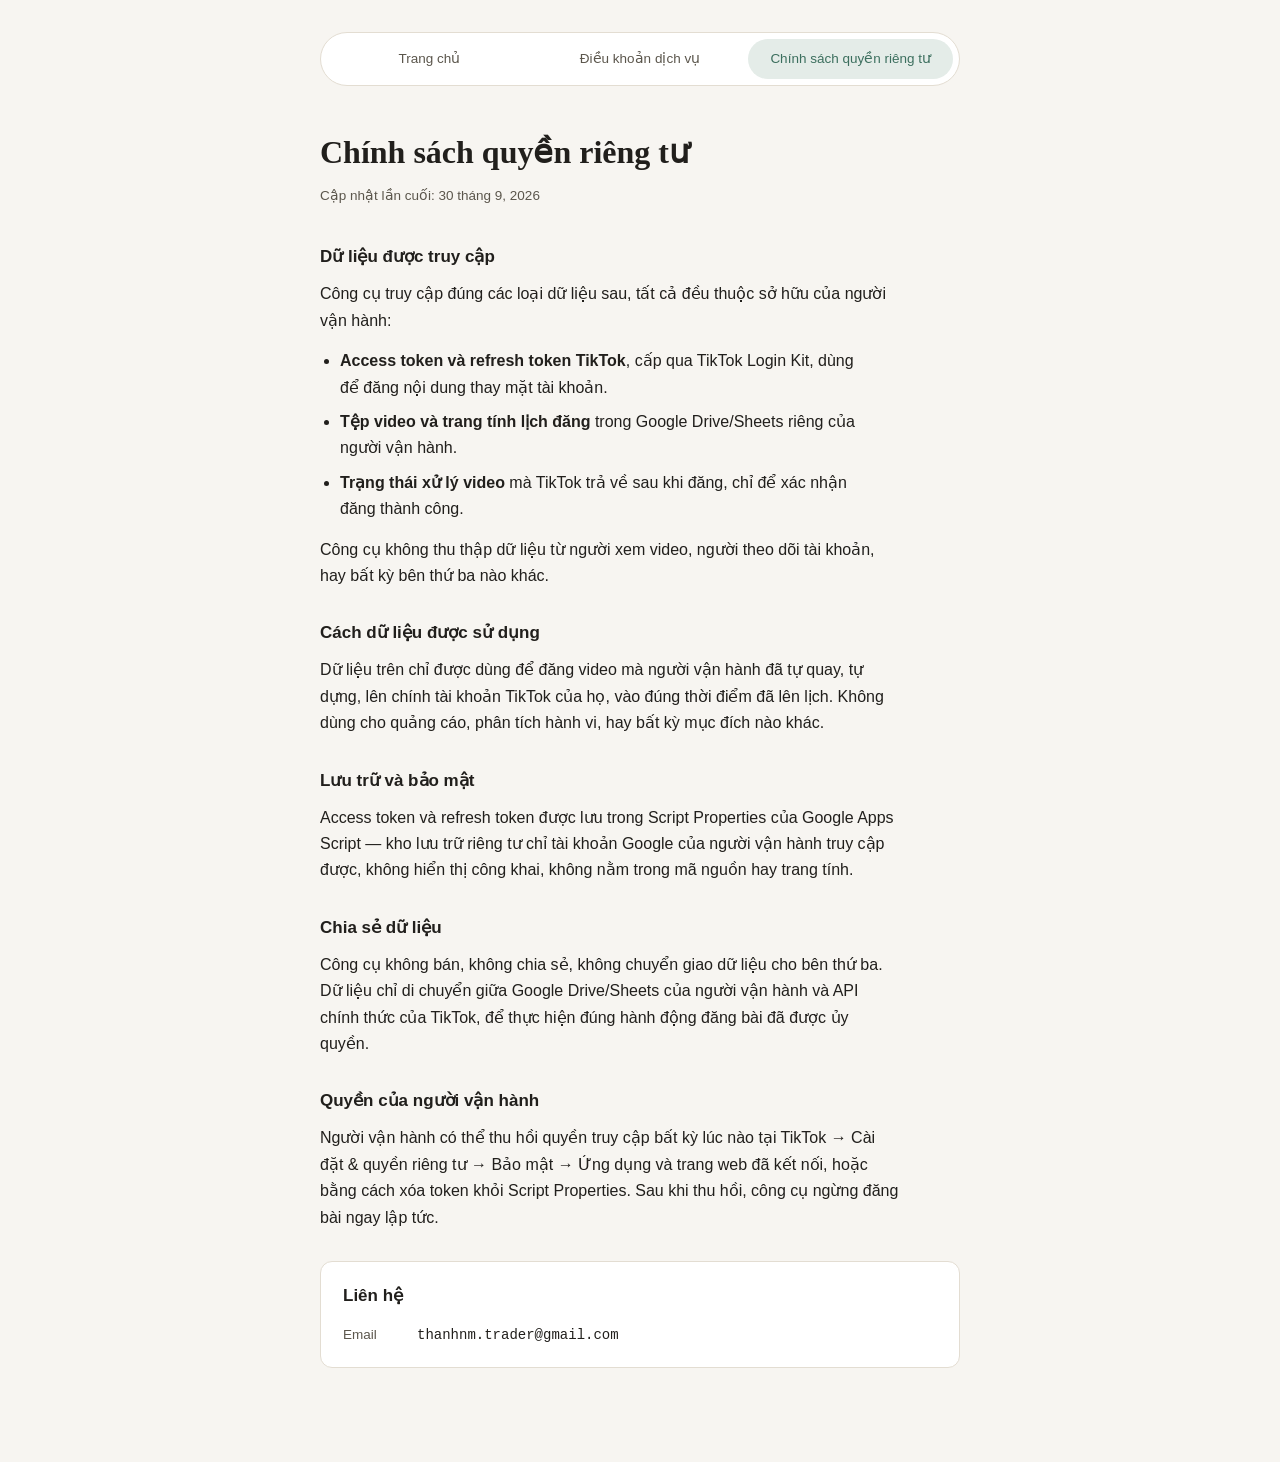
==== privacy.html @ 1e8b907b "Add files via upload" ====
<!doctype html>
<html lang="vi">
<head>
<meta charset="utf-8">
<meta name="viewport" content="width=device-width, initial-scale=1">
<title>Chính sách quyền riêng tư — Thành Đi Đánh Cầu TikTok</title>
<style>
  :root{
    --bg:#f7f5f1; --surface:#ffffff; --border:#e3ddd2;
    --text:#211f1c; --text-muted:#5b564c;
    --accent:#3c6f5e; --accent-soft:#e4ece8;
    color-scheme:light;
  }
  @media (prefers-color-scheme: dark){
    :root{
      --bg:#17181a; --surface:#1f2123; --border:#33352f;
      --text:#ece9e2; --text-muted:#a8a496;
      --accent:#7fb59e; --accent-soft:#26332c;
      color-scheme:dark;
    }
  }
  *{box-sizing:border-box;}
  body{
    margin:0;
    background:var(--bg); color:var(--text);
    font-family:"Inter",-apple-system,BlinkMacSystemFont,"Segoe UI",sans-serif;
    padding-inline:20px; line-height:1.65;
  }
  h1,h2{font-family:"Source Serif 4","Georgia",serif; text-wrap:balance;}
  .page{max-width:640px;margin-inline:auto;padding-block:32px 64px;}
  nav{
    display:flex; gap:6px; flex-wrap:wrap;
    background:var(--surface); border:1px solid var(--border);
    border-radius:999px; padding:6px; margin-bottom:40px;
  }
  nav a{
    flex:1; text-align:center; padding:9px 14px; border-radius:999px;
    font-size:13.5px; font-weight:500; color:var(--text-muted); text-decoration:none;
  }
  nav a.active{background:var(--accent-soft); color:var(--accent);}
  h1{font-size:clamp(26px,5vw,32px); font-weight:600; margin:0 0 6px;}
  .updated{color:var(--text-muted); font-size:13.5px; margin:0 0 36px;}
  section{margin-bottom:30px;}
  h3{font-size:17px; font-weight:600; margin:0 0 10px;}
  p{margin:0 0 14px; max-width:65ch;}
  ul{margin:0 0 14px; padding-left:20px;}
  li{margin-bottom:8px; max-width:60ch;}
  strong{color:var(--text);}
  .contact{
    background:var(--surface); border:1px solid var(--border); border-radius:12px;
    padding:20px 22px;
  }
  .contact-row{display:flex; align-items:baseline; gap:10px; flex-wrap:wrap;}
  .contact-label{color:var(--text-muted); font-size:13.5px; min-width:64px;}
  .contact-value{font-family:"IBM Plex Mono",ui-monospace,monospace; font-size:14px;}
</style>
</head>
<body>
  <div class="page">
    <nav>
      <a href="index.html">Trang chủ</a>
      <a href="terms.html">Điều khoản dịch vụ</a>
      <a href="privacy.html" class="active">Chính sách quyền riêng tư</a>
    </nav>

    <h1>Chính sách quyền riêng tư</h1>
    <p class="updated">Cập nhật lần cuối: 30 tháng 9, 2026</p>

    <section>
      <h3>Dữ liệu được truy cập</h3>
      <p>Công cụ truy cập đúng các loại dữ liệu sau, tất cả đều thuộc sở hữu của người vận hành:</p>
      <ul>
        <li><strong>Access token và refresh token TikTok</strong>, cấp qua TikTok Login Kit, dùng để đăng nội dung thay mặt tài khoản.</li>
        <li><strong>Tệp video và trang tính lịch đăng</strong> trong Google Drive/Sheets riêng của người vận hành.</li>
        <li><strong>Trạng thái xử lý video</strong> mà TikTok trả về sau khi đăng, chỉ để xác nhận đăng thành công.</li>
      </ul>
      <p>Công cụ không thu thập dữ liệu từ người xem video, người theo dõi tài khoản, hay bất kỳ bên thứ ba nào khác.</p>
    </section>

    <section>
      <h3>Cách dữ liệu được sử dụng</h3>
      <p>
        Dữ liệu trên chỉ được dùng để đăng video mà người vận hành đã tự quay, tự dựng, lên
        chính tài khoản TikTok của họ, vào đúng thời điểm đã lên lịch. Không dùng cho quảng cáo,
        phân tích hành vi, hay bất kỳ mục đích nào khác.
      </p>
    </section>

    <section>
      <h3>Lưu trữ và bảo mật</h3>
      <p>
        Access token và refresh token được lưu trong Script Properties của Google Apps Script —
        kho lưu trữ riêng tư chỉ tài khoản Google của người vận hành truy cập được, không hiển
        thị công khai, không nằm trong mã nguồn hay trang tính.
      </p>
    </section>

    <section>
      <h3>Chia sẻ dữ liệu</h3>
      <p>
        Công cụ không bán, không chia sẻ, không chuyển giao dữ liệu cho bên thứ ba. Dữ liệu
        chỉ di chuyển giữa Google Drive/Sheets của người vận hành và API chính thức của TikTok,
        để thực hiện đúng hành động đăng bài đã được ủy quyền.
      </p>
    </section>

    <section>
      <h3>Quyền của người vận hành</h3>
      <p>
        Người vận hành có thể thu hồi quyền truy cập bất kỳ lúc nào tại TikTok &rarr; Cài đặt
        &amp; quyền riêng tư &rarr; Bảo mật &rarr; Ứng dụng và trang web đã kết nối, hoặc bằng
        cách xóa token khỏi Script Properties. Sau khi thu hồi, công cụ ngừng đăng bài ngay lập tức.
      </p>
    </section>

    <section class="contact">
      <h3 style="margin-bottom:14px;">Liên hệ</h3>
      <div class="contact-row">
        <span class="contact-label">Email</span>
        <span class="contact-value">thanhnm.trader@gmail.com</span>
      </div>
    </section>
  </div>
</body>
</html>
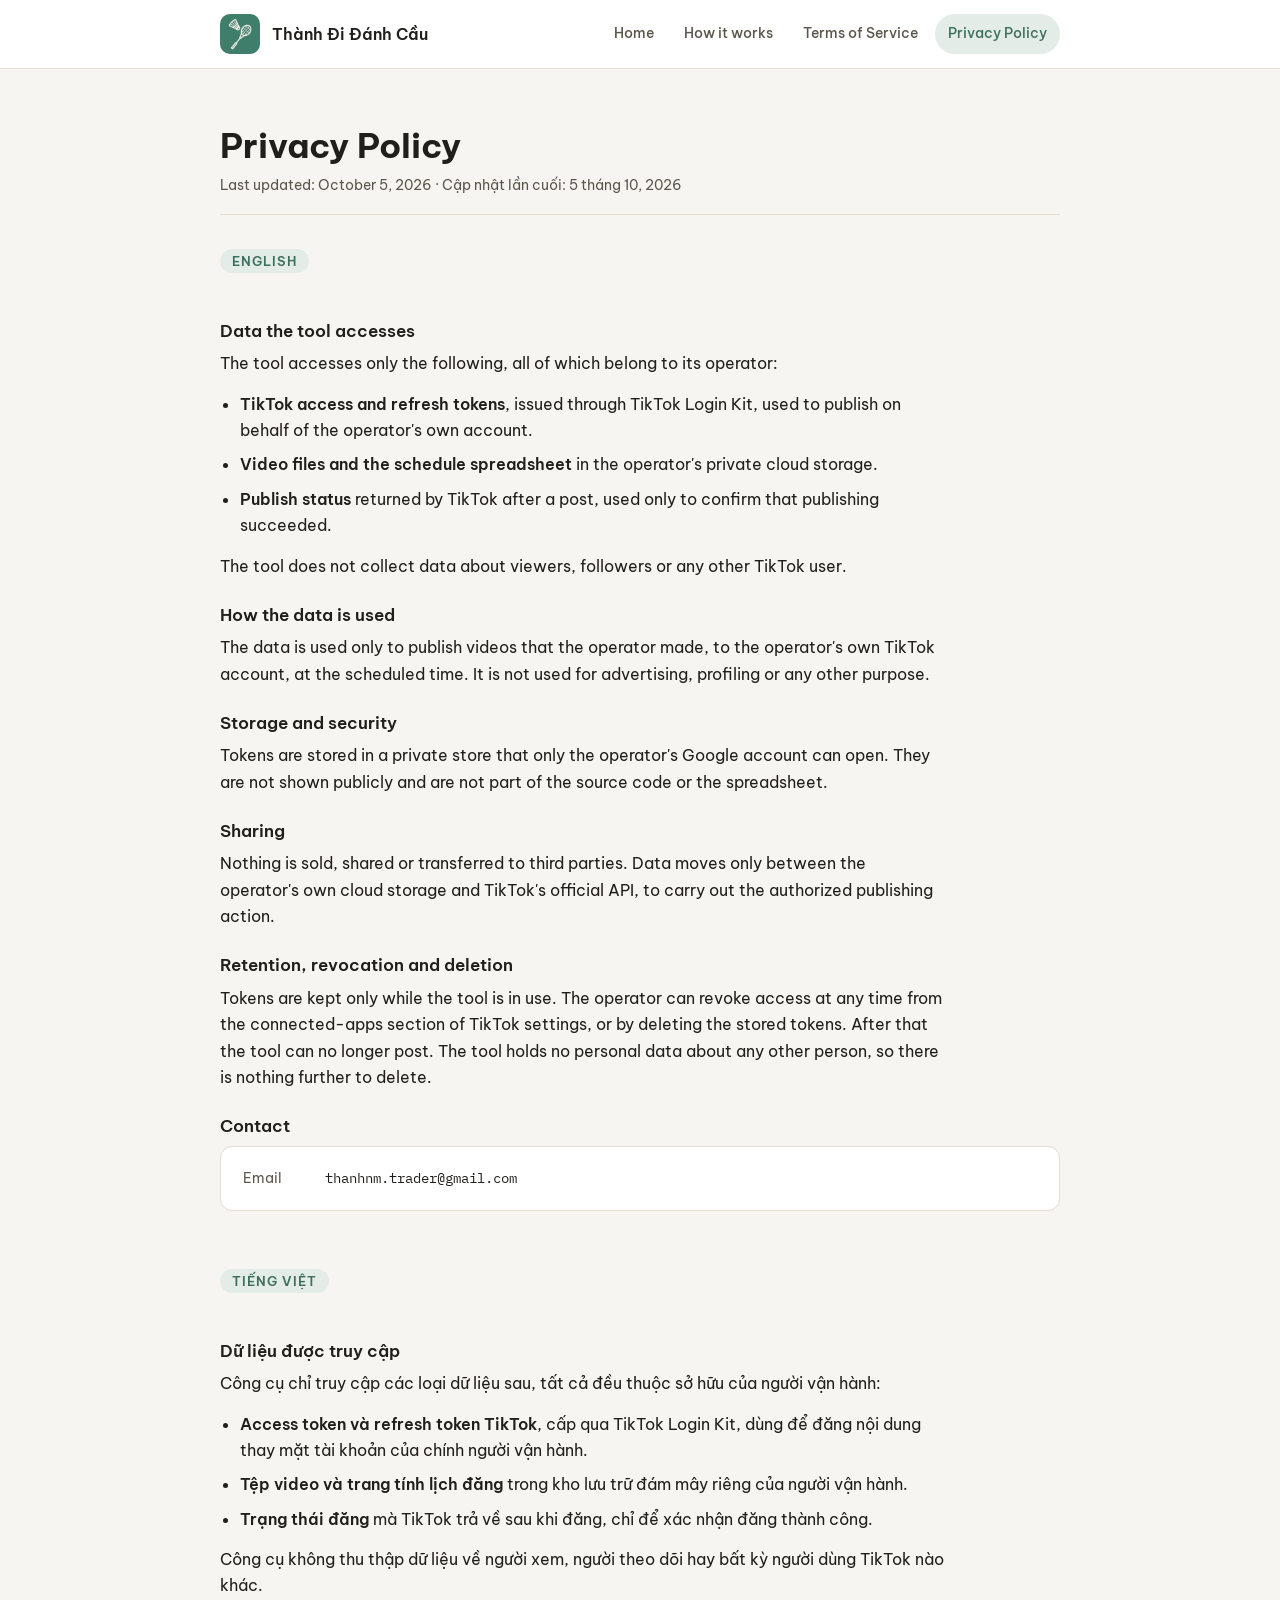
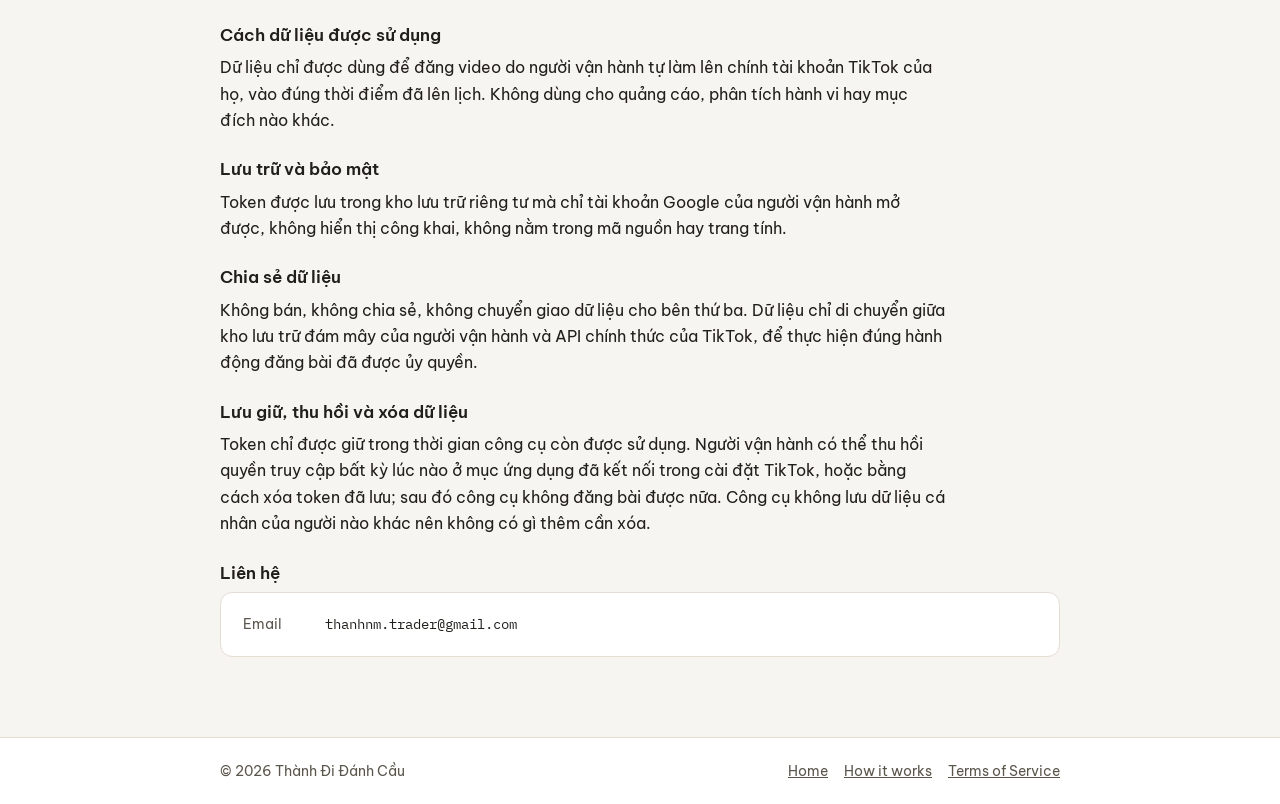
==== commit 9deed27c: "Add files via upload" ====
--- a/privacy.html
+++ b/privacy.html
@@ -1,125 +1,105 @@
 <!doctype html>
-<html lang="vi">
+<html lang="en">
 <head>
 <meta charset="utf-8">
 <meta name="viewport" content="width=device-width, initial-scale=1">
-<title>Chính sách quyền riêng tư — Thành Đi Đánh Cầu TikTok</title>
-<style>
-  :root{
-    --bg:#f7f5f1; --surface:#ffffff; --border:#e3ddd2;
-    --text:#211f1c; --text-muted:#5b564c;
-    --accent:#3c6f5e; --accent-soft:#e4ece8;
-    color-scheme:light;
-  }
-  @media (prefers-color-scheme: dark){
-    :root{
-      --bg:#17181a; --surface:#1f2123; --border:#33352f;
-      --text:#ece9e2; --text-muted:#a8a496;
-      --accent:#7fb59e; --accent-soft:#26332c;
-      color-scheme:dark;
-    }
-  }
-  *{box-sizing:border-box;}
-  body{
-    margin:0;
-    background:var(--bg); color:var(--text);
-    font-family:"Inter",-apple-system,BlinkMacSystemFont,"Segoe UI",sans-serif;
-    padding-inline:20px; line-height:1.65;
-  }
-  h1,h2{font-family:"Source Serif 4","Georgia",serif; text-wrap:balance;}
-  .page{max-width:640px;margin-inline:auto;padding-block:32px 64px;}
-  nav{
-    display:flex; gap:6px; flex-wrap:wrap;
-    background:var(--surface); border:1px solid var(--border);
-    border-radius:999px; padding:6px; margin-bottom:40px;
-  }
-  nav a{
-    flex:1; text-align:center; padding:9px 14px; border-radius:999px;
-    font-size:13.5px; font-weight:500; color:var(--text-muted); text-decoration:none;
-  }
-  nav a.active{background:var(--accent-soft); color:var(--accent);}
-  h1{font-size:clamp(26px,5vw,32px); font-weight:600; margin:0 0 6px;}
-  .updated{color:var(--text-muted); font-size:13.5px; margin:0 0 36px;}
-  section{margin-bottom:30px;}
-  h3{font-size:17px; font-weight:600; margin:0 0 10px;}
-  p{margin:0 0 14px; max-width:65ch;}
-  ul{margin:0 0 14px; padding-left:20px;}
-  li{margin-bottom:8px; max-width:60ch;}
-  strong{color:var(--text);}
-  .contact{
-    background:var(--surface); border:1px solid var(--border); border-radius:12px;
-    padding:20px 22px;
-  }
-  .contact-row{display:flex; align-items:baseline; gap:10px; flex-wrap:wrap;}
-  .contact-label{color:var(--text-muted); font-size:13.5px; min-width:64px;}
-  .contact-value{font-family:"IBM Plex Mono",ui-monospace,monospace; font-size:14px;}
-</style>
+<title>Privacy Policy - Thành Đi Đánh Cầu Video Posting Tool</title>
+<meta name="description" content="Privacy Policy for the Thành Đi Đánh Cầu video posting tool.">
+<link rel="icon" type="image/png" href="favicon.png">
+<link rel="apple-touch-icon" href="favicon.png">
+<link rel="preconnect" href="https://fonts.googleapis.com">
+<link rel="stylesheet" href="https://fonts.googleapis.com/css2?family=Be+Vietnam+Pro:wght@400;500;600;700&family=IBM+Plex+Mono:wght@400;500&display=swap">
+<link rel="stylesheet" href="style.css">
 </head>
 <body>
-  <div class="page">
+<header class="site">
+  <div class="wrap">
+    <a class="brand" href="index.html"><img src="favicon.png" alt="Thành Đi Đánh Cầu logo"><span>Thành Đi Đánh Cầu</span></a>
+    <nav class="main">
+      <a href="index.html">Home</a>
+      <a href="how-it-works.html">How it works</a>
+      <a href="terms.html">Terms of Service</a>
+      <a href="privacy.html" aria-current="page">Privacy Policy</a>
+    </nav>
+  </div>
+</header>
+
+<main class="wrap">
+  <div class="doc-head">
+    <h1>Privacy Policy</h1>
+    <p class="updated">Last updated: October 5, 2026 &middot; Cập nhật lần cuối: 5 tháng 10, 2026</p>
+  </div>
+
+  <section class="lang" lang="en">
+    <h2>English</h2>
+
+    <h3>Data the tool accesses</h3>
+    <p>The tool accesses only the following, all of which belong to its operator:</p>
+    <ul>
+      <li><strong>TikTok access and refresh tokens</strong>, issued through TikTok Login Kit, used to publish on behalf of the operator's own account.</li>
+      <li><strong>Video files and the schedule spreadsheet</strong> in the operator's private cloud storage.</li>
+      <li><strong>Publish status</strong> returned by TikTok after a post, used only to confirm that publishing succeeded.</li>
+    </ul>
+    <p>The tool does not collect data about viewers, followers or any other TikTok user.</p>
+
+    <h3>How the data is used</h3>
+    <p>The data is used only to publish videos that the operator made, to the operator's own TikTok account, at the scheduled time. It is not used for advertising, profiling or any other purpose.</p>
+
+    <h3>Storage and security</h3>
+    <p>Tokens are stored in a private store that only the operator's Google account can open. They are not shown publicly and are not part of the source code or the spreadsheet.</p>
+
+    <h3>Sharing</h3>
+    <p>Nothing is sold, shared or transferred to third parties. Data moves only between the operator's own cloud storage and TikTok's official API, to carry out the authorized publishing action.</p>
+
+    <h3>Retention, revocation and deletion</h3>
+    <p>Tokens are kept only while the tool is in use. The operator can revoke access at any time from the connected-apps section of TikTok settings, or by deleting the stored tokens. After that the tool can no longer post. The tool holds no personal data about any other person, so there is nothing further to delete.</p>
+
+    <h3>Contact</h3>
+    <div class="contact">
+      <div class="contact-row"><span class="contact-label">Email</span><span class="contact-value">thanhnm.trader@gmail.com</span></div>
+    </div>
+  </section>
+
+  <section class="lang" lang="vi">
+    <h2>Tiếng Việt</h2>
+
+    <h3>Dữ liệu được truy cập</h3>
+    <p>Công cụ chỉ truy cập các loại dữ liệu sau, tất cả đều thuộc sở hữu của người vận hành:</p>
+    <ul>
+      <li><strong>Access token và refresh token TikTok</strong>, cấp qua TikTok Login Kit, dùng để đăng nội dung thay mặt tài khoản của chính người vận hành.</li>
+      <li><strong>Tệp video và trang tính lịch đăng</strong> trong kho lưu trữ đám mây riêng của người vận hành.</li>
+      <li><strong>Trạng thái đăng</strong> mà TikTok trả về sau khi đăng, chỉ để xác nhận đăng thành công.</li>
+    </ul>
+    <p>Công cụ không thu thập dữ liệu về người xem, người theo dõi hay bất kỳ người dùng TikTok nào khác.</p>
+
+    <h3>Cách dữ liệu được sử dụng</h3>
+    <p>Dữ liệu chỉ được dùng để đăng video do người vận hành tự làm lên chính tài khoản TikTok của họ, vào đúng thời điểm đã lên lịch. Không dùng cho quảng cáo, phân tích hành vi hay mục đích nào khác.</p>
+
+    <h3>Lưu trữ và bảo mật</h3>
+    <p>Token được lưu trong kho lưu trữ riêng tư mà chỉ tài khoản Google của người vận hành mở được, không hiển thị công khai, không nằm trong mã nguồn hay trang tính.</p>
+
+    <h3>Chia sẻ dữ liệu</h3>
+    <p>Không bán, không chia sẻ, không chuyển giao dữ liệu cho bên thứ ba. Dữ liệu chỉ di chuyển giữa kho lưu trữ đám mây của người vận hành và API chính thức của TikTok, để thực hiện đúng hành động đăng bài đã được ủy quyền.</p>
+
+    <h3>Lưu giữ, thu hồi và xóa dữ liệu</h3>
+    <p>Token chỉ được giữ trong thời gian công cụ còn được sử dụng. Người vận hành có thể thu hồi quyền truy cập bất kỳ lúc nào ở mục ứng dụng đã kết nối trong cài đặt TikTok, hoặc bằng cách xóa token đã lưu; sau đó công cụ không đăng bài được nữa. Công cụ không lưu dữ liệu cá nhân của người nào khác nên không có gì thêm cần xóa.</p>
+
+    <h3>Liên hệ</h3>
+    <div class="contact">
+      <div class="contact-row"><span class="contact-label">Email</span><span class="contact-value">thanhnm.trader@gmail.com</span></div>
+    </div>
+  </section>
+</main>
+
+<footer class="site">
+  <div class="wrap">
+    <span>&copy; 2026 Thành Đi Đánh Cầu</span>
     <nav>
-      <a href="index.html">Trang chủ</a>
-      <a href="terms.html">Điều khoản dịch vụ</a>
-      <a href="privacy.html" class="active">Chính sách quyền riêng tư</a>
+      <a href="index.html">Home</a>
+      <a href="how-it-works.html">How it works</a>
+      <a href="terms.html">Terms of Service</a>
     </nav>
-
-    <h1>Chính sách quyền riêng tư</h1>
-    <p class="updated">Cập nhật lần cuối: 30 tháng 9, 2026</p>
-
-    <section>
-      <h3>Dữ liệu được truy cập</h3>
-      <p>Công cụ truy cập đúng các loại dữ liệu sau, tất cả đều thuộc sở hữu của người vận hành:</p>
-      <ul>
-        <li><strong>Access token và refresh token TikTok</strong>, cấp qua TikTok Login Kit, dùng để đăng nội dung thay mặt tài khoản.</li>
-        <li><strong>Tệp video và trang tính lịch đăng</strong> trong Google Drive/Sheets riêng của người vận hành.</li>
-        <li><strong>Trạng thái xử lý video</strong> mà TikTok trả về sau khi đăng, chỉ để xác nhận đăng thành công.</li>
-      </ul>
-      <p>Công cụ không thu thập dữ liệu từ người xem video, người theo dõi tài khoản, hay bất kỳ bên thứ ba nào khác.</p>
-    </section>
-
-    <section>
-      <h3>Cách dữ liệu được sử dụng</h3>
-      <p>
-        Dữ liệu trên chỉ được dùng để đăng video mà người vận hành đã tự quay, tự dựng, lên
-        chính tài khoản TikTok của họ, vào đúng thời điểm đã lên lịch. Không dùng cho quảng cáo,
-        phân tích hành vi, hay bất kỳ mục đích nào khác.
-      </p>
-    </section>
-
-    <section>
-      <h3>Lưu trữ và bảo mật</h3>
-      <p>
-        Access token và refresh token được lưu trong Script Properties của Google Apps Script —
-        kho lưu trữ riêng tư chỉ tài khoản Google của người vận hành truy cập được, không hiển
-        thị công khai, không nằm trong mã nguồn hay trang tính.
-      </p>
-    </section>
-
-    <section>
-      <h3>Chia sẻ dữ liệu</h3>
-      <p>
-        Công cụ không bán, không chia sẻ, không chuyển giao dữ liệu cho bên thứ ba. Dữ liệu
-        chỉ di chuyển giữa Google Drive/Sheets của người vận hành và API chính thức của TikTok,
-        để thực hiện đúng hành động đăng bài đã được ủy quyền.
-      </p>
-    </section>
-
-    <section>
-      <h3>Quyền của người vận hành</h3>
-      <p>
-        Người vận hành có thể thu hồi quyền truy cập bất kỳ lúc nào tại TikTok &rarr; Cài đặt
-        &amp; quyền riêng tư &rarr; Bảo mật &rarr; Ứng dụng và trang web đã kết nối, hoặc bằng
-        cách xóa token khỏi Script Properties. Sau khi thu hồi, công cụ ngừng đăng bài ngay lập tức.
-      </p>
-    </section>
-
-    <section class="contact">
-      <h3 style="margin-bottom:14px;">Liên hệ</h3>
-      <div class="contact-row">
-        <span class="contact-label">Email</span>
-        <span class="contact-value">thanhnm.trader@gmail.com</span>
-      </div>
-    </section>
   </div>
+</footer>
 </body>
 </html>
--- a/style.css
+++ b/style.css
@@ -0,0 +1,131 @@
+:root{
+  --bg:#f7f5f1; --surface:#ffffff; --border:#e3ddd2;
+  --text:#211f1c; --text-muted:#5b564c;
+  --accent:#3c6f5e; --accent-soft:#e4ece8; --on-accent:#ffffff;
+  color-scheme:light;
+}
+@media (prefers-color-scheme: dark){
+  :root{
+    --bg:#17181a; --surface:#1f2123; --border:#33352f;
+    --text:#ece9e2; --text-muted:#a8a496;
+    --accent:#7fb59e; --accent-soft:#26332c; --on-accent:#10211a;
+    color-scheme:dark;
+  }
+}
+
+*{box-sizing:border-box;}
+body{
+  margin:0;
+  background:var(--bg);
+  color:var(--text);
+  font-family:"Be Vietnam Pro",-apple-system,BlinkMacSystemFont,"Segoe UI",sans-serif;
+  line-height:1.65;
+}
+h1,h2,h3{text-wrap:balance;line-height:1.25;margin:0;}
+a{color:var(--accent);}
+.wrap{max-width:880px;margin-inline:auto;padding-inline:20px;}
+
+/* header */
+header.site{background:var(--surface);border-bottom:1px solid var(--border);}
+header.site .wrap{
+  display:flex;align-items:center;justify-content:space-between;
+  gap:12px 24px;flex-wrap:wrap;padding-block:14px;
+}
+.brand{display:flex;align-items:center;gap:12px;text-decoration:none;color:var(--text);}
+.brand img{width:40px;height:40px;border-radius:10px;object-fit:cover;display:block;}
+.brand span{font-weight:600;font-size:16px;}
+nav.main{display:flex;gap:4px;flex-wrap:wrap;}
+nav.main a{
+  padding:8px 13px;border-radius:999px;font-size:14px;font-weight:500;
+  color:var(--text-muted);text-decoration:none;
+}
+nav.main a:hover,
+nav.main a[aria-current="page"]{background:var(--accent-soft);color:var(--accent);}
+
+main{padding-block:56px 80px;}
+section{margin-bottom:56px;}
+section:last-child{margin-bottom:0;}
+h2{font-size:24px;font-weight:600;margin-bottom:8px;}
+.lead{color:var(--text-muted);margin:0 0 24px;max-width:62ch;}
+p{margin:0 0 14px;max-width:66ch;}
+ul{margin:0 0 14px;padding-left:20px;}
+li{margin-bottom:8px;max-width:62ch;}
+strong{font-weight:600;}
+code{font-family:"IBM Plex Mono",ui-monospace,monospace;font-size:.88em;}
+
+/* hero */
+.hero{display:flex;gap:28px;align-items:flex-start;margin-bottom:64px;}
+.hero-logo{width:96px;height:96px;border-radius:22px;object-fit:cover;flex:none;border:1px solid var(--border);}
+.eyebrow{
+  display:inline-block;font-size:12.5px;letter-spacing:.08em;text-transform:uppercase;
+  color:var(--accent);background:var(--accent-soft);padding:5px 12px;border-radius:999px;margin-bottom:16px;
+}
+.hero h1{font-size:clamp(28px,5vw,40px);font-weight:700;margin-bottom:14px;}
+.hero p{font-size:17px;color:var(--text-muted);margin-bottom:24px;}
+.actions{display:flex;gap:10px;flex-wrap:wrap;}
+.btn{
+  display:inline-block;padding:11px 20px;border-radius:999px;font-size:14.5px;font-weight:500;
+  text-decoration:none;border:1px solid var(--border);color:var(--text);background:var(--surface);
+}
+.btn.primary{background:var(--accent);border-color:var(--accent);color:var(--on-accent);}
+.btn:hover{filter:brightness(.96);}
+@media (max-width:560px){
+  .hero{flex-direction:column;gap:18px;}
+  .hero-logo{width:72px;height:72px;border-radius:16px;}
+}
+
+/* cards */
+.grid{display:grid;grid-template-columns:repeat(auto-fit,minmax(230px,1fr));gap:14px;}
+.card{background:var(--surface);border:1px solid var(--border);border-radius:12px;padding:20px;}
+.card h3{font-size:16.5px;font-weight:600;margin-bottom:8px;}
+.card p{font-size:15px;color:var(--text-muted);margin:0;}
+
+/* ordered steps (a real sequence) */
+.steps{list-style:none;counter-reset:step;padding:0;margin:0;display:grid;gap:12px;}
+.steps li{
+  counter-increment:step;display:grid;grid-template-columns:34px 1fr;gap:14px;
+  background:var(--surface);border:1px solid var(--border);border-radius:12px;
+  padding:16px 18px;margin:0;max-width:none;
+}
+.steps li::before{
+  content:counter(step);width:32px;height:32px;border-radius:50%;
+  background:var(--accent-soft);color:var(--accent);
+  display:grid;place-items:center;font-weight:600;font-size:14px;
+}
+.steps h3{font-size:16.5px;font-weight:600;margin-bottom:4px;}
+.steps p{font-size:15px;color:var(--text-muted);margin:0;}
+
+/* tables */
+.table-wrap{overflow-x:auto;background:var(--surface);border:1px solid var(--border);border-radius:12px;}
+table{width:100%;border-collapse:collapse;font-size:14.5px;}
+th,td{text-align:left;padding:12px 16px;border-bottom:1px solid var(--border);vertical-align:top;}
+th{font-size:12.5px;letter-spacing:.06em;text-transform:uppercase;color:var(--text-muted);font-weight:600;}
+tr:last-child td{border-bottom:none;}
+.note{font-size:14px;color:var(--text-muted);margin-top:12px;}
+
+/* legal pages */
+.doc-head{margin-bottom:32px;padding-bottom:18px;border-bottom:1px solid var(--border);}
+.doc-head h1{font-size:clamp(26px,5vw,34px);font-weight:700;margin-bottom:6px;}
+.updated{color:var(--text-muted);font-size:13.5px;margin:0;}
+.lang{margin-bottom:56px;}
+.lang > h2{
+  font-size:13px;letter-spacing:.08em;text-transform:uppercase;color:var(--accent);
+  background:var(--accent-soft);display:inline-block;padding:4px 12px;border-radius:999px;margin-bottom:22px;
+}
+.lang h3{font-size:17px;font-weight:600;margin:26px 0 8px;}
+
+/* contact */
+.contact{background:var(--surface);border:1px solid var(--border);border-radius:12px;padding:20px 22px;}
+.contact-row{display:flex;align-items:baseline;gap:10px;flex-wrap:wrap;}
+.contact-row + .contact-row{margin-top:8px;}
+.contact-label{color:var(--text-muted);font-size:13.5px;min-width:72px;}
+.contact-value{font-family:"IBM Plex Mono",ui-monospace,monospace;font-size:14px;}
+
+/* footer */
+footer.site{border-top:1px solid var(--border);background:var(--surface);}
+footer.site .wrap{
+  display:flex;justify-content:space-between;gap:12px 24px;flex-wrap:wrap;
+  padding-block:22px;font-size:13.5px;color:var(--text-muted);
+}
+footer.site nav{display:flex;gap:16px;flex-wrap:wrap;}
+footer.site a{color:var(--text-muted);}
